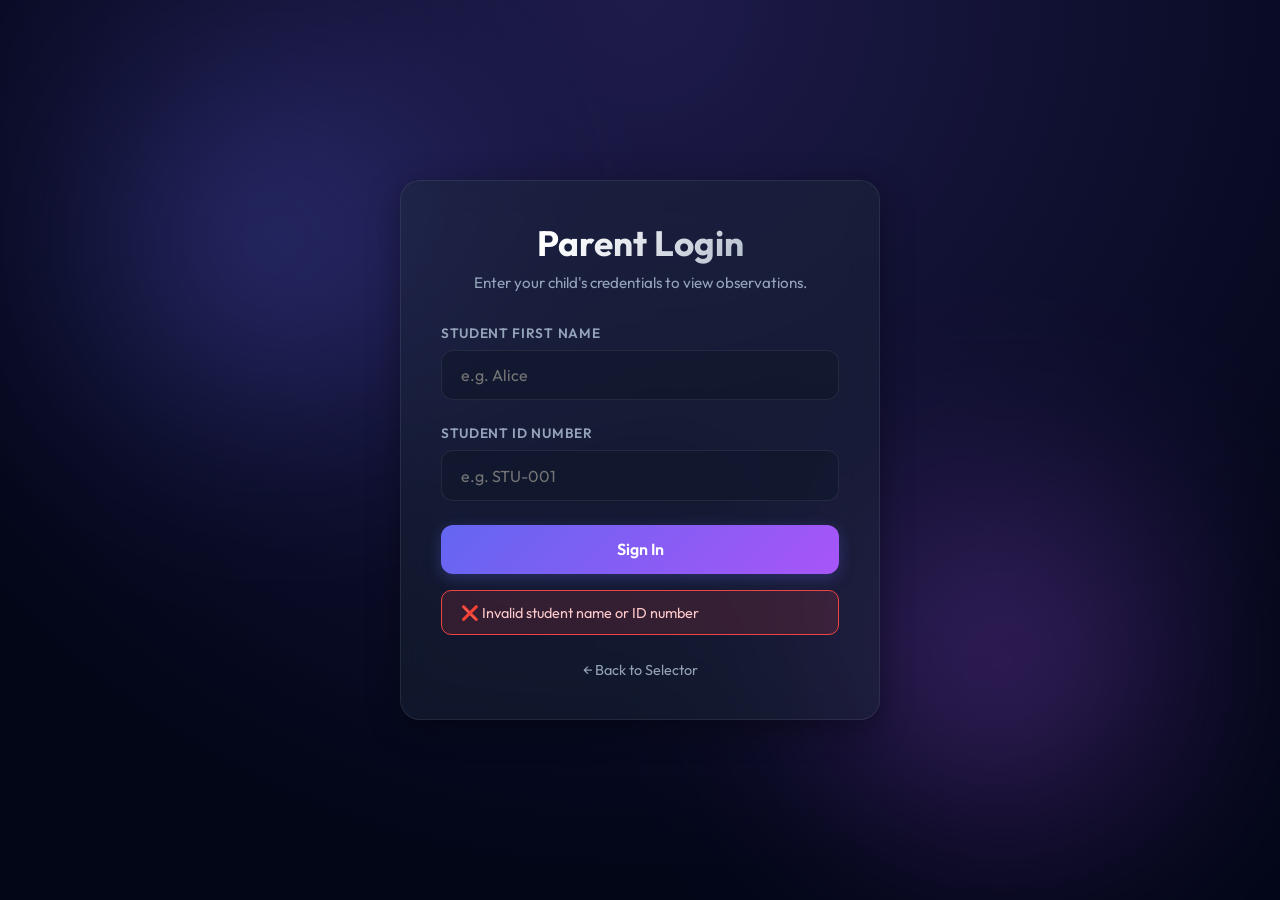
==== parent.html @ 64c15407 "Add files via upload" ====
<!DOCTYPE html>
<html lang="en">
<head>
  <meta charset="UTF-8">
  <meta name="viewport" content="width=device-width, initial-scale=1.0">
  <title>Parent Portal - Aetheris</title>
  <link rel="stylesheet" href="style.css">
  <!-- Load Google Fonts -->
  <link rel="preconnect" href="https://fonts.googleapis.com">
  <link rel="preconnect" href="https://fonts.gstatic.com" crossorigin>
  <link href="https://fonts.googleapis.com/css2?family=Outfit:wght@400;600;700;800&display=swap" rel="stylesheet">
  <!-- Load student data from data.js -->
  <script src="data.js"></script>
</head>
<body>

  <!-- 1. LOGIN SCREEN -->
  <div id="login-container" class="glass-card">
    <h1>Parent Login</h1>
    <p class="subtitle">Enter your child's credentials to view observations.</p>
    <form id="parent-login-form">
      <div class="form-group">
        <label for="parent-username">Student First Name</label>
        <input type="text" id="parent-username" required placeholder="e.g. Alice" autocomplete="off">
      </div>
      <div class="form-group">
        <label for="parent-password">Student ID Number</label>
        <input type="password" id="parent-password" required placeholder="e.g. STU-001">
      </div>
      <button type="submit" class="btn btn-primary" id="btn-parent-login">Sign In</button>
      <div id="login-error" class="status-msg error">❌ Invalid student name or ID number</div>
    </form>
    <div style="margin-top: 1.5rem; text-align: center;">
      <a href="index.html" style="color: var(--text-muted); text-decoration: none; font-size: 0.9rem;">← Back to Selector</a>
    </div>
  </div>

  <!-- 2. PRIVATE DASHBOARD (Hidden by default) -->
  <div id="dashboard-container" class="parent-dashboard" style="display: none; width: 90%; animation: fadeIn 0.6s ease-out;">
    <header class="nav-header" style="margin-bottom: 2rem; width: 100%; margin-top: 0;">
      <div class="nav-brand">AETHERIS // PARENT PORTAL</div>
      <button class="btn-logout" onclick="logout()">Logout</button>
    </header>

    <div class="glass-card" style="max-width: 100%; padding: 3rem;">
      <div class="profile-header" style="margin-bottom: 2rem;">
        <div>
          <span style="font-size: 0.85rem; color: var(--text-muted); text-transform: uppercase; letter-spacing: 0.05em; font-weight: 600;">Student Observations</span>
          <h2 id="child-name" class="profile-title" style="font-size: 2.2rem; margin-top: 0.2rem;">Child Name</h2>
        </div>
        <div id="child-id" class="profile-id">ID Number</div>
      </div>

      <div class="form-group">
        <label style="margin-bottom: 0.8rem; font-size: 0.9rem;">Teacher Comments & Feedback</label>
        <div id="notes-content" class="notes-display-box">
          <!-- Child observations rendered here -->
        </div>
      </div>

      <div style="margin-top: 2rem; color: var(--text-muted); font-size: 0.85rem; display: flex; align-items: center; gap: 0.5rem; border-top: 1px solid var(--glass-border); padding-top: 1.5rem;">
        <span>🔒 Secure private access. Only you can view this student's records.</span>
      </div>
    </div>
  </div>

  <script>
    document.addEventListener("DOMContentLoaded", () => {
      const isAuth = sessionStorage.getItem("parent_auth") === "true";
      const studentId = sessionStorage.getItem("parent_child_id");

      if (isAuth && studentId) {
        showDashboard(parseInt(studentId));
      } else {
        document.getElementById("login-container").style.display = "block";
      }

      // Handle Parent Login Form Submit
      document.getElementById("parent-login-form").addEventListener("submit", (e) => {
        e.preventDefault();
        const username = document.getElementById("parent-username").value.trim().toLowerCase();
        const password = document.getElementById("parent-password").value.trim();

        // AUTHENTICATION RULE: first_name (case-insensitive) and id_number matches
        const student = window.students.find(s => 
          s.first_name.toLowerCase() === username && 
          s.id_number.toLowerCase() === password.toLowerCase() // Case insensitive ID is safer, but matches exact ID structure
        );

        if (student) {
          sessionStorage.setItem("parent_auth", "true");
          sessionStorage.setItem("parent_child_id", student.id);
          showDashboard(student.id);
        } else {
          const err = document.getElementById("login-error");
          err.style.display = "flex";
          setTimeout(() => err.style.display = "none", 4000);
        }
      });
    });

    function showDashboard(studentId) {
      const student = window.students.find(s => s.id === studentId);
      if (!student) {
        // Fallback if student ID not found in data
        logout();
        return;
      }

      // Hide login and show dashboard container
      document.getElementById("login-container").style.display = "none";
      document.getElementById("dashboard-container").style.display = "block";

      // Render only the child's information
      document.getElementById("child-name").textContent = student.first_name;
      document.getElementById("child-id").textContent = student.id_number;
      
      const notesEl = document.getElementById("notes-content");
      if (student.notes && student.notes.trim() !== "") {
        notesEl.textContent = student.notes;
      } else {
        notesEl.innerHTML = `<em style="color: var(--text-muted);">No observations have been recorded for your child yet.</em>`;
      }
    }

    function logout() {
      sessionStorage.removeItem("parent_auth");
      sessionStorage.removeItem("parent_child_id");
      window.location.reload();
    }
  </script>
</body>
</html>
---- style.css ----
/* Design System - Global Styles & Animations */
:root {
  --bg-primary: #020617;
  --bg-secondary: #0f172a;
  --accent-primary: #6366f1; /* Neon Indigo */
  --accent-secondary: #a855f7; /* Neon Purple */
  --text-main: #f8fafc;
  --text-muted: #94a3b8;
  --glass-bg: rgba(30, 41, 59, 0.45);
  --glass-border: rgba(255, 255, 255, 0.08);
  --glass-shadow: 0 8px 32px 0 rgba(0, 0, 0, 0.37);
  --success: #10b981;
  --warning: #f59e0b;
  --danger: #ef4444;
}

* {
  margin: 0;
  padding: 0;
  box-sizing: border-box;
  font-family: 'Outfit', 'Inter', system-ui, -apple-system, sans-serif;
}

body {
  background: radial-gradient(circle at 50% 0%, #1e1b4b 0%, #020617 80%);
  color: var(--text-main);
  min-height: 100vh;
  display: flex;
  flex-direction: column;
  align-items: center;
  justify-content: center;
  overflow-x: hidden;
  position: relative;
}

/* Background Glowing Blobs for Premium Aesthetic */
body::before, body::after {
  content: '';
  position: absolute;
  width: 300px;
  height: 300px;
  border-radius: 50%;
  filter: blur(120px);
  z-index: -1;
  opacity: 0.4;
  pointer-events: none;
}

body::before {
  top: 10%;
  left: 10%;
  background: var(--accent-primary);
}

body::after {
  bottom: 10%;
  right: 10%;
  background: var(--accent-secondary);
}

/* Base Glassmorphic Container */
.glass-card {
  background: var(--glass-bg);
  backdrop-filter: blur(16px);
  -webkit-backdrop-filter: blur(16px);
  border: 1px solid var(--glass-border);
  border-radius: 20px;
  box-shadow: var(--glass-shadow);
  padding: 2.5rem;
  width: 100%;
  max-width: 480px;
  transition: all 0.3s cubic-bezier(0.4, 0, 0.2, 1);
  animation: fadeIn 0.6s ease-out;
}

.glass-card:hover {
  border-color: rgba(255, 255, 255, 0.15);
  box-shadow: 0 12px 40px 0 rgba(99, 102, 241, 0.15);
}

/* Header & Typography */
h1 {
  font-size: 2.2rem;
  font-weight: 700;
  text-align: center;
  margin-bottom: 0.5rem;
  background: linear-gradient(135deg, #fff 30%, var(--text-muted) 100%);
  -webkit-background-clip: text;
  -webkit-text-fill-color: transparent;
}

.subtitle {
  color: var(--text-muted);
  text-align: center;
  margin-bottom: 2rem;
  font-size: 0.95rem;
}

/* Forms & Inputs */
.form-group {
  margin-bottom: 1.5rem;
  display: flex;
  flex-direction: column;
  gap: 0.5rem;
}

label {
  font-size: 0.85rem;
  color: var(--text-muted);
  text-transform: uppercase;
  letter-spacing: 0.05em;
  font-weight: 600;
}

input, textarea {
  width: 100%;
  background: rgba(15, 23, 42, 0.6);
  border: 1px solid var(--glass-border);
  border-radius: 12px;
  padding: 0.9rem 1.2rem;
  color: var(--text-main);
  font-size: 1rem;
  transition: all 0.3s ease;
}

input:focus, textarea:focus {
  outline: none;
  border-color: var(--accent-primary);
  box-shadow: 0 0 12px rgba(99, 102, 241, 0.3);
  background: rgba(15, 23, 42, 0.8);
}

textarea {
  resize: vertical;
  min-height: 120px;
  line-height: 1.5;
}

/* Buttons */
.btn {
  display: inline-flex;
  align-items: center;
  justify-content: center;
  gap: 0.5rem;
  width: 100%;
  padding: 0.9rem 1.5rem;
  border-radius: 12px;
  border: none;
  font-weight: 600;
  font-size: 1rem;
  cursor: pointer;
  transition: all 0.3s cubic-bezier(0.4, 0, 0.2, 1);
  color: #fff;
  position: relative;
  overflow: hidden;
}

.btn-primary {
  background: linear-gradient(135deg, var(--accent-primary) 0%, var(--accent-secondary) 100%);
  box-shadow: 0 4px 15px rgba(99, 102, 241, 0.3);
}

.btn-primary:hover {
  transform: translateY(-2px);
  box-shadow: 0 8px 25px rgba(99, 102, 241, 0.5);
  filter: brightness(1.1);
}

.btn-primary:active {
  transform: translateY(1px);
}

.btn-secondary {
  background: rgba(255, 255, 255, 0.05);
  border: 1px solid var(--glass-border);
}

.btn-secondary:hover {
  background: rgba(255, 255, 255, 0.1);
  transform: translateY(-2px);
}

/* Portal Selector Grid (Landing Page) */
.portal-container {
  display: grid;
  grid-template-columns: 1fr 1fr;
  gap: 2rem;
  width: 90%;
  max-width: 900px;
  animation: fadeIn 0.8s ease-out;
}

@media (max-width: 640px) {
  .portal-container {
    grid-template-columns: 1fr;
  }
}

.portal-card {
  background: var(--glass-bg);
  border: 1px solid var(--glass-border);
  border-radius: 24px;
  padding: 3rem 2rem;
  text-align: center;
  cursor: pointer;
  transition: all 0.4s cubic-bezier(0.4, 0, 0.2, 1);
  display: flex;
  flex-direction: column;
  align-items: center;
  box-shadow: var(--glass-shadow);
}

.portal-card:hover {
  transform: translateY(-8px);
  border-color: var(--accent-primary);
  box-shadow: 0 20px 40px rgba(99, 102, 241, 0.15);
}

.portal-icon {
  width: 80px;
  height: 80px;
  background: linear-gradient(135deg, rgba(99, 102, 241, 0.2), rgba(168, 85, 247, 0.2));
  border-radius: 20px;
  display: flex;
  align-items: center;
  justify-content: center;
  margin-bottom: 1.5rem;
  color: var(--accent-primary);
  font-size: 2.5rem;
  transition: all 0.4s ease;
}

.portal-card:hover .portal-icon {
  background: linear-gradient(135deg, var(--accent-primary) 0%, var(--accent-secondary) 100%);
  color: #fff;
  transform: scale(1.1) rotate(5deg);
}

/* Dashboard Layouts */
.dashboard-container {
  width: 95%;
  max-width: 1200px;
  min-height: 80vh;
  margin: 2rem 0;
  display: grid;
  grid-template-columns: 320px 1fr;
  gap: 2rem;
  animation: fadeIn 0.6s ease-out;
}

@media (max-width: 900px) {
  .dashboard-container {
    grid-template-columns: 1fr;
  }
}

/* Sidebar styling */
.sidebar {
  background: var(--glass-bg);
  backdrop-filter: blur(16px);
  -webkit-backdrop-filter: blur(16px);
  border: 1px solid var(--glass-border);
  border-radius: 20px;
  padding: 1.5rem;
  display: flex;
  flex-direction: column;
  gap: 1.5rem;
  height: fit-content;
}

.sidebar-header {
  border-bottom: 1px solid var(--glass-border);
  padding-bottom: 1rem;
}

.sidebar-title {
  font-size: 1.2rem;
  font-weight: 700;
  color: var(--text-main);
}

.student-list {
  list-style: none;
  display: flex;
  flex-direction: column;
  gap: 0.5rem;
  max-height: 400px;
  overflow-y: auto;
  padding-right: 0.5rem;
}

/* Custom Scrollbar for list */
.student-list::-webkit-scrollbar {
  width: 6px;
}
.student-list::-webkit-scrollbar-track {
  background: rgba(0, 0, 0, 0.1);
  border-radius: 10px;
}
.student-list::-webkit-scrollbar-thumb {
  background: var(--glass-border);
  border-radius: 10px;
}
.student-list::-webkit-scrollbar-thumb:hover {
  background: var(--accent-primary);
}

.student-item {
  padding: 0.8rem 1rem;
  border-radius: 10px;
  background: rgba(255, 255, 255, 0.02);
  border: 1px solid transparent;
  cursor: pointer;
  transition: all 0.2s ease;
  display: flex;
  flex-direction: column;
  gap: 0.2rem;
}

.student-item:hover {
  background: rgba(255, 255, 255, 0.05);
  border-color: rgba(255, 255, 255, 0.1);
  transform: translateX(3px);
}

.student-item.active {
  background: linear-gradient(135deg, rgba(99, 102, 241, 0.15) 0%, rgba(168, 85, 247, 0.15) 100%);
  border-color: var(--accent-primary);
}

.student-item .name {
  font-weight: 600;
  color: var(--text-main);
}

.student-item .id-num {
  font-size: 0.8rem;
  color: var(--text-muted);
}

/* Main Dashboard Panel */
.main-panel {
  background: var(--glass-bg);
  backdrop-filter: blur(16px);
  -webkit-backdrop-filter: blur(16px);
  border: 1px solid var(--glass-border);
  border-radius: 20px;
  padding: 2.5rem;
  display: flex;
  flex-direction: column;
  gap: 2rem;
  position: relative;
}

/* Search Bar styling */
.search-wrapper {
  position: relative;
  width: 100%;
}

.search-wrapper input {
  padding-left: 3rem;
  font-size: 1.1rem;
}

.search-wrapper::before {
  content: '🔍';
  position: absolute;
  left: 1.2rem;
  top: 50%;
  transform: translateY(-50%);
  font-size: 1.1rem;
  opacity: 0.6;
}

/* Profile / Notes Editor Display */
.profile-view {
  display: flex;
  flex-direction: column;
  gap: 1.5rem;
  animation: fadeIn 0.4s ease-out;
}

.profile-header {
  display: flex;
  justify-content: space-between;
  align-items: center;
  border-bottom: 1px solid var(--glass-border);
  padding-bottom: 1rem;
}

.profile-title {
  font-size: 1.8rem;
  font-weight: 700;
}

.profile-id {
  font-size: 0.9rem;
  color: var(--text-muted);
  background: rgba(255, 255, 255, 0.05);
  padding: 0.3rem 0.8rem;
  border-radius: 20px;
  border: 1px solid var(--glass-border);
}

.no-selection {
  display: flex;
  flex-direction: column;
  align-items: center;
  justify-content: center;
  padding: 4rem 2rem;
  color: var(--text-muted);
  text-align: center;
  gap: 1rem;
}

.no-selection-icon {
  font-size: 3rem;
  opacity: 0.5;
}

/* Status Notifications */
.status-msg {
  padding: 0.8rem 1.2rem;
  border-radius: 10px;
  margin-top: 1rem;
  font-size: 0.9rem;
  display: none;
  align-items: center;
  gap: 0.5rem;
  animation: slideDown 0.3s ease-out;
}

.status-msg.success {
  display: flex;
  background: rgba(16, 185, 129, 0.15);
  border: 1px solid var(--success);
  color: #a7f3d0;
}

.status-msg.error {
  display: flex;
  background: rgba(239, 68, 68, 0.15);
  border: 1px solid var(--danger);
  color: #fecaca;
}

.status-msg.info {
  display: flex;
  background: rgba(99, 102, 241, 0.15);
  border: 1px solid var(--accent-primary);
  color: #c7d2fe;
}

/* Top Navigation Header for Dashboards */
.nav-header {
  width: 95%;
  max-width: 1200px;
  display: flex;
  justify-content: space-between;
  align-items: center;
  margin-top: 2rem;
  background: var(--glass-bg);
  backdrop-filter: blur(16px);
  -webkit-backdrop-filter: blur(16px);
  border: 1px solid var(--glass-border);
  border-radius: 16px;
  padding: 1rem 2rem;
  box-shadow: var(--glass-shadow);
  animation: slideDown 0.5s ease-out;
}

.nav-brand {
  font-weight: 800;
  font-size: 1.3rem;
  background: linear-gradient(135deg, var(--accent-primary), var(--accent-secondary));
  -webkit-background-clip: text;
  -webkit-text-fill-color: transparent;
}

.nav-user {
  display: flex;
  align-items: center;
  gap: 1rem;
}

.btn-logout {
  background: transparent;
  border: 1px solid var(--danger);
  color: var(--danger);
  padding: 0.5rem 1rem;
  border-radius: 8px;
  cursor: pointer;
  font-weight: 600;
  transition: all 0.3s ease;
}

.btn-logout:hover {
  background: var(--danger);
  color: #fff;
  transform: translateY(-1px);
}

/* Add Student Modal / Form */
.modal-overlay {
  position: fixed;
  top: 0;
  left: 0;
  width: 100%;
  height: 100%;
  background: rgba(2, 6, 23, 0.85);
  backdrop-filter: blur(8px);
  display: none;
  align-items: center;
  justify-content: center;
  z-index: 1000;
}

.modal-content {
  background: var(--bg-secondary);
  border: 1px solid var(--glass-border);
  border-radius: 20px;
  padding: 2rem;
  width: 90%;
  max-width: 440px;
  box-shadow: var(--glass-shadow);
  animation: zoomIn 0.3s ease-out;
}

/* Parent view dashboard container */
.parent-dashboard {
  width: 100%;
  max-width: 680px;
}

.notes-display-box {
  background: rgba(15, 23, 42, 0.6);
  border: 1px solid var(--glass-border);
  border-radius: 12px;
  padding: 1.5rem;
  color: var(--text-main);
  font-size: 1.1rem;
  line-height: 1.6;
  white-space: pre-wrap;
  min-height: 200px;
}

/* Animations */
@keyframes fadeIn {
  from { opacity: 0; transform: translateY(10px); }
  to { opacity: 1; transform: translateY(0); }
}

@keyframes slideDown {
  from { opacity: 0; transform: translateY(-20px); }
  to { opacity: 1; transform: translateY(0); }
}

@keyframes zoomIn {
  from { opacity: 0; transform: scale(0.95); }
  to { opacity: 1; transform: scale(1); }
}

/* Spin animation for saving */
.spinner {
  width: 18px;
  height: 18px;
  border: 2px solid rgba(255, 255, 255, 0.3);
  border-radius: 50%;
  border-top-color: #fff;
  animation: spin 0.8s linear infinite;
  display: inline-block;
  margin-right: 0.5rem;
}

@keyframes spin {
  to { transform: rotate(360deg); }
}
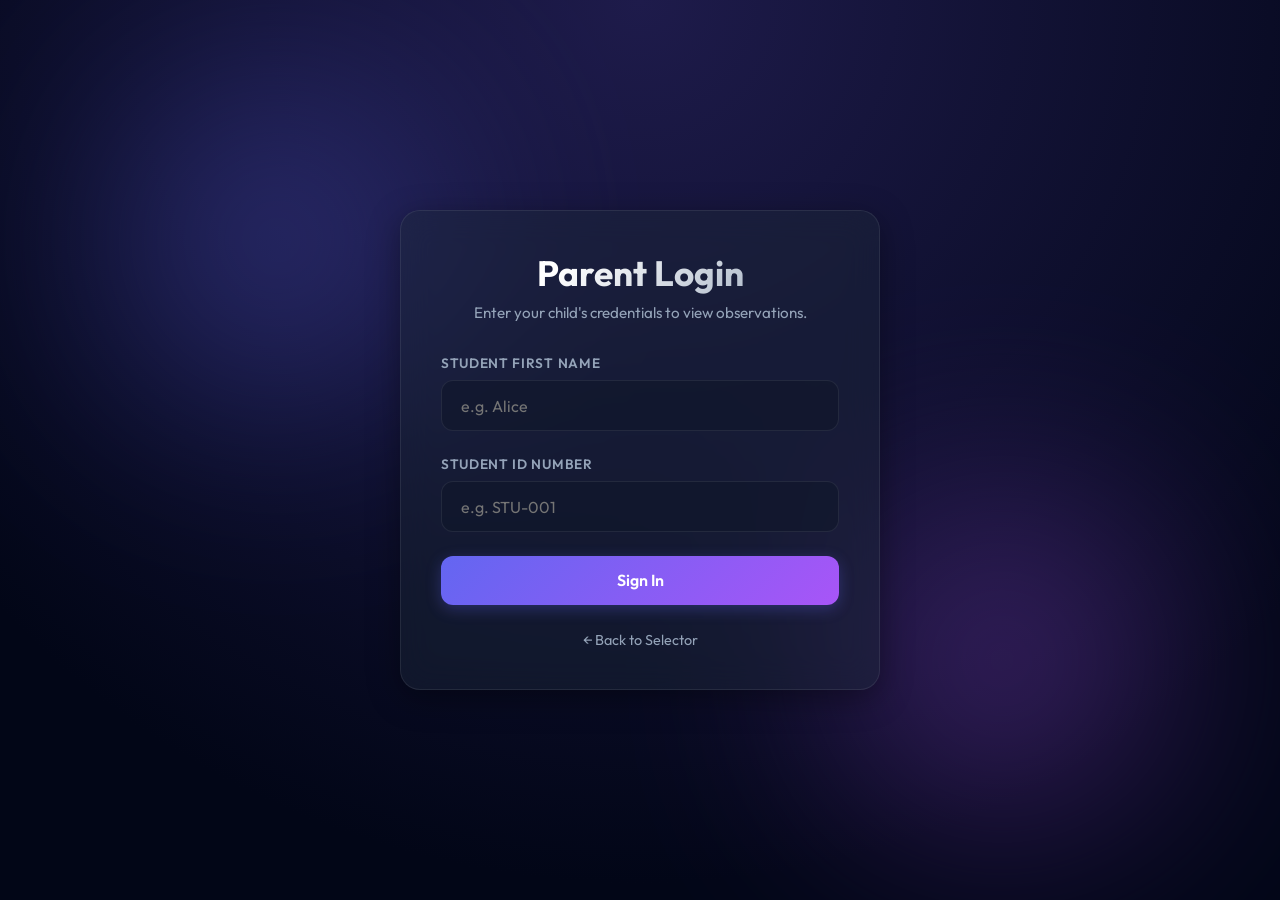
==== commit 4995d1d6: "Add files via upload" ====
--- a/parent.html
+++ b/parent.html
@@ -28,7 +28,7 @@
         <input type="password" id="parent-password" required placeholder="e.g. STU-001">
       </div>
       <button type="submit" class="btn btn-primary" id="btn-parent-login">Sign In</button>
-      <div id="login-error" class="status-msg error">❌ Invalid student name or ID number</div>
+      <div id="login-error" class="status-msg error">Error: Invalid student name or ID number</div>
     </form>
     <div style="margin-top: 1.5rem; text-align: center;">
       <a href="index.html" style="color: var(--text-muted); text-decoration: none; font-size: 0.9rem;">← Back to Selector</a>
@@ -52,14 +52,14 @@
       </div>
 
       <div class="form-group">
-        <label style="margin-bottom: 0.8rem; font-size: 0.9rem;">Teacher Comments & Feedback</label>
-        <div id="notes-content" class="notes-display-box">
+        <label style="margin-bottom: 0.8rem; font-size: 0.9rem;">Teacher Comments & Feedback History</label>
+        <div id="notes-content">
           <!-- Child observations rendered here -->
         </div>
       </div>
 
       <div style="margin-top: 2rem; color: var(--text-muted); font-size: 0.85rem; display: flex; align-items: center; gap: 0.5rem; border-top: 1px solid var(--glass-border); padding-top: 1.5rem;">
-        <span>🔒 Secure private access. Only you can view this student's records.</span>
+        <span>Secure private access. Only you can view this student's records.</span>
       </div>
     </div>
   </div>
@@ -84,7 +84,7 @@
         // AUTHENTICATION RULE: first_name (case-insensitive) and id_number matches
         const student = window.students.find(s => 
           s.first_name.toLowerCase() === username && 
-          s.id_number.toLowerCase() === password.toLowerCase() // Case insensitive ID is safer, but matches exact ID structure
+          s.id_number.toLowerCase() === password.toLowerCase()
         );
 
         if (student) {
@@ -93,8 +93,8 @@
           showDashboard(student.id);
         } else {
           const err = document.getElementById("login-error");
-          err.style.display = "flex";
-          setTimeout(() => err.style.display = "none", 4000);
+          err.classList.add("visible");
+          setTimeout(() => err.classList.remove("visible"), 4000);
         }
       });
     });
@@ -102,7 +102,6 @@
     function showDashboard(studentId) {
       const student = window.students.find(s => s.id === studentId);
       if (!student) {
-        // Fallback if student ID not found in data
         logout();
         return;
       }
@@ -116,10 +115,35 @@
       document.getElementById("child-id").textContent = student.id_number;
       
       const notesEl = document.getElementById("notes-content");
-      if (student.notes && student.notes.trim() !== "") {
-        notesEl.textContent = student.notes;
+      notesEl.innerHTML = "";
+
+      // Support legacy 'notes' string structure or new 'observations' array
+      let observations = student.observations || [];
+      if (observations.length === 0 && student.notes && student.notes.trim() !== "") {
+        observations = [{ date: "LEGACY NOTE", text: student.notes }];
+      }
+
+      if (observations.length === 0) {
+        notesEl.innerHTML = `<div class="notes-display-box" style="display: flex; align-items: center; justify-content: center;"><em style="color: var(--text-muted);">No observations have been recorded for your child yet.</em></div>`;
       } else {
-        notesEl.innerHTML = `<em style="color: var(--text-muted);">No observations have been recorded for your child yet.</em>`;
+        const historyDiv = document.createElement("div");
+        historyDiv.className = "observations-history";
+        historyDiv.style.maxHeight = "400px"; // Give parents a taller view of their child's timeline
+
+        observations.forEach(obs => {
+          const card = document.createElement("div");
+          card.className = "observation-card";
+          card.innerHTML = `
+            <div class="observation-date">${obs.date}</div>
+            <div class="observation-text">${obs.text}</div>
+          `;
+          historyDiv.appendChild(card);
+        });
+
+        notesEl.appendChild(historyDiv);
+        
+        // Scroll to the latest observation
+        historyDiv.scrollTop = historyDiv.scrollHeight;
       }
     }
 
--- a/style.css
+++ b/style.css
@@ -359,18 +359,8 @@
 }
 
 .search-wrapper input {
-  padding-left: 3rem;
+  padding-left: 1.2rem;
   font-size: 1.1rem;
-}
-
-.search-wrapper::before {
-  content: '🔍';
-  position: absolute;
-  left: 1.2rem;
-  top: 50%;
-  transform: translateY(-50%);
-  font-size: 1.1rem;
-  opacity: 0.6;
 }
 
 /* Profile / Notes Editor Display */
@@ -431,25 +421,73 @@
   animation: slideDown 0.3s ease-out;
 }
 
+.status-msg.visible {
+  display: flex !important;
+}
+
 .status-msg.success {
-  display: flex;
   background: rgba(16, 185, 129, 0.15);
   border: 1px solid var(--success);
   color: #a7f3d0;
 }
 
 .status-msg.error {
-  display: flex;
   background: rgba(239, 68, 68, 0.15);
   border: 1px solid var(--danger);
   color: #fecaca;
 }
 
 .status-msg.info {
-  display: flex;
   background: rgba(99, 102, 241, 0.15);
   border: 1px solid var(--accent-primary);
   color: #c7d2fe;
+}
+
+/* Observation History Styles */
+.observations-history {
+  display: flex;
+  flex-direction: column;
+  gap: 1rem;
+  margin-top: 1rem;
+  max-height: 250px;
+  overflow-y: auto;
+  padding-right: 0.5rem;
+}
+
+.observations-history::-webkit-scrollbar {
+  width: 6px;
+}
+.observations-history::-webkit-scrollbar-track {
+  background: rgba(0, 0, 0, 0.1);
+  border-radius: 10px;
+}
+.observations-history::-webkit-scrollbar-thumb {
+  background: var(--glass-border);
+  border-radius: 10px;
+}
+
+.observation-card {
+  background: rgba(15, 23, 42, 0.4);
+  border: 1px solid var(--glass-border);
+  border-radius: 10px;
+  padding: 1rem;
+  animation: fadeIn 0.3s ease-out;
+}
+
+.observation-date {
+  font-size: 0.75rem;
+  color: var(--text-muted);
+  font-weight: 600;
+  margin-bottom: 0.4rem;
+  text-transform: uppercase;
+  letter-spacing: 0.05em;
+}
+
+.observation-text {
+  font-size: 0.95rem;
+  line-height: 1.5;
+  white-space: pre-wrap;
+  color: var(--text-main);
 }
 
 /* Top Navigation Header for Dashboards */
